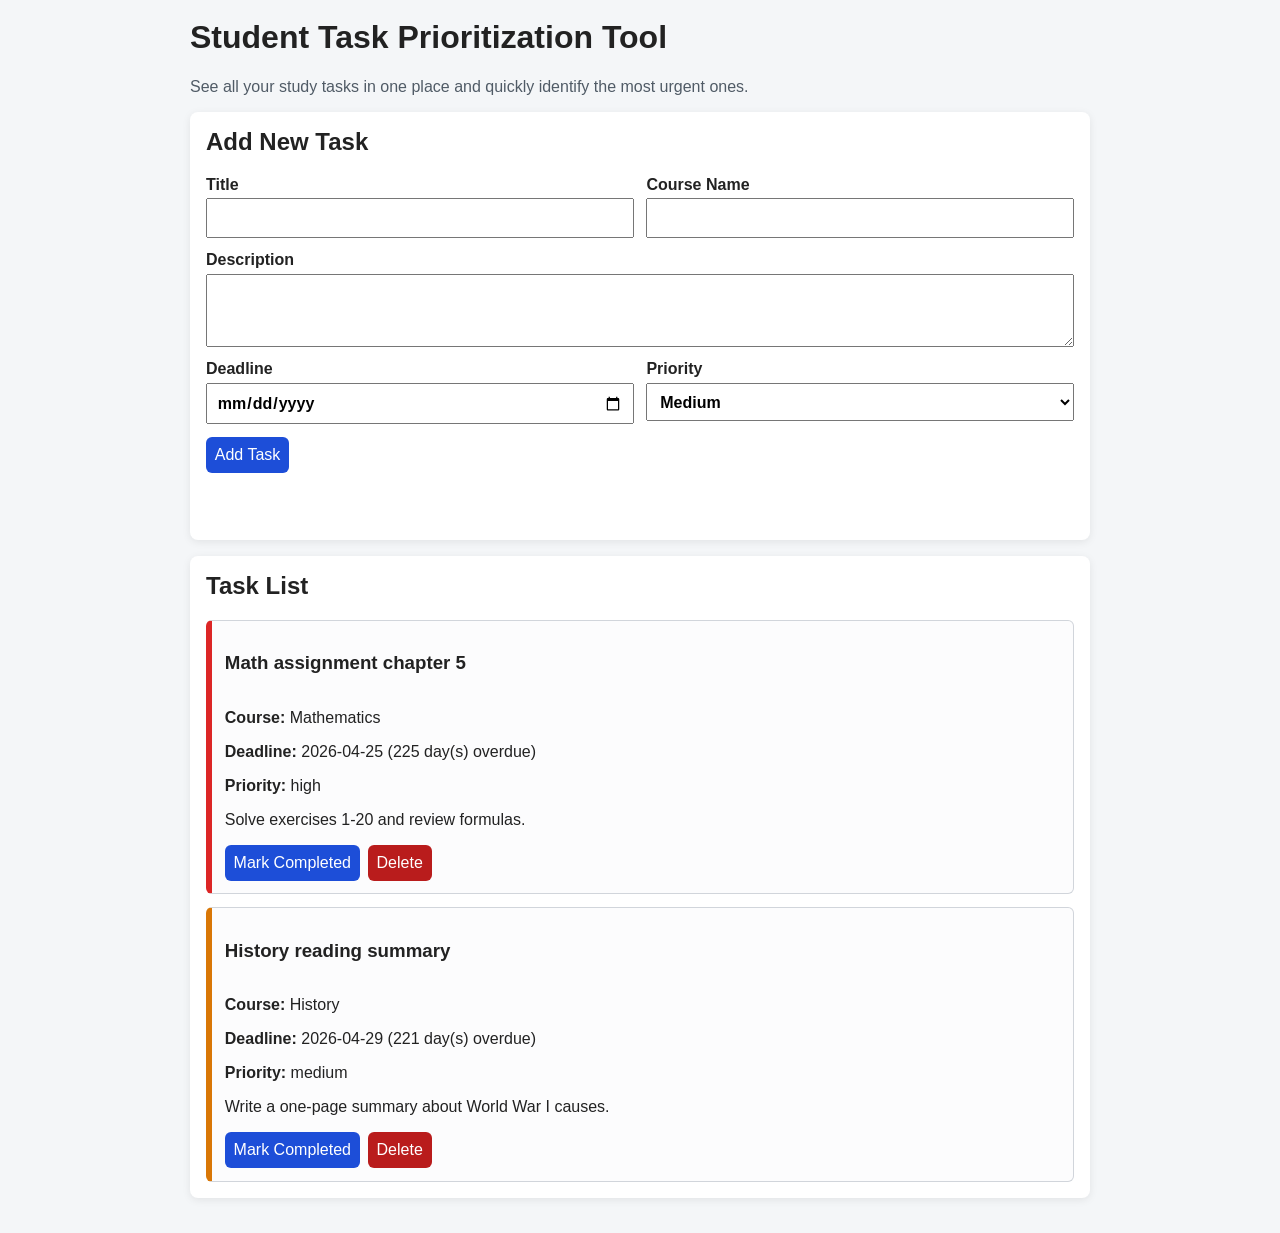
==== index.html @ d4c6214d "Convert app to pure HTML/CSS/JavaScript localStorage version" ====
<!DOCTYPE html>
<html lang="en">
  <head>
    <meta charset="UTF-8" />
    <meta name="viewport" content="width=device-width, initial-scale=1.0" />
    <title>Student Task Prioritization Tool</title>
    <link rel="stylesheet" href="static/style.css" />
  </head>
  <body>
    <main class="container">
      <h1>Student Task Prioritization Tool</h1>
      <p class="value-proposition">
        See all your study tasks in one place and quickly identify the most urgent
        ones.
      </p>

      <section class="card">
        <h2>Add New Task</h2>
        <form id="task-form">
          <div class="grid">
            <label>
              Title
              <input type="text" id="title" required />
            </label>
            <label>
              Course Name
              <input type="text" id="course" required />
            </label>
            <label class="full-width">
              Description
              <textarea id="description" rows="3" required></textarea>
            </label>
            <label>
              Deadline
              <input type="date" id="deadline" required />
            </label>
            <label>
              Priority
              <select id="priority" required>
                <option value="low">Low</option>
                <option value="medium" selected>Medium</option>
                <option value="high">High</option>
              </select>
            </label>
          </div>
          <button type="submit">Add Task</button>
        </form>
        <p id="form-message" class="message" aria-live="polite"></p>
      </section>

      <section class="card">
        <h2>Task List</h2>
        <div id="tasks" class="tasks"></div>
      </section>
    </main>

    <script src="static/script.js"></script>
  </body>
</html>
---- static/style.css ----
:root {
  color-scheme: light;
}

body {
  margin: 0;
  font-family: Arial, sans-serif;
  background: #f4f6f8;
  color: #222;
}

.container {
  max-width: 900px;
  margin: 0 auto;
  padding: 1.2rem;
}

h1,
h2 {
  margin-top: 0;
}

.value-proposition {
  margin-bottom: 1rem;
  color: #505b66;
}

.card {
  background: #fff;
  border-radius: 8px;
  padding: 1rem;
  margin-bottom: 1rem;
  box-shadow: 0 2px 8px rgba(0, 0, 0, 0.08);
}

.grid {
  display: grid;
  grid-template-columns: 1fr 1fr;
  gap: 0.8rem;
}

.full-width {
  grid-column: 1 / -1;
}

label {
  display: flex;
  flex-direction: column;
  gap: 0.3rem;
  font-weight: 600;
}

input,
select,
textarea,
button {
  font: inherit;
  padding: 0.55rem;
}

button {
  margin-top: 0.8rem;
  border: none;
  background: #1d4ed8;
  color: white;
  border-radius: 6px;
  cursor: pointer;
}

button:hover {
  background: #1e40af;
}

.message {
  min-height: 1.2rem;
}

.tasks {
  display: flex;
  flex-direction: column;
  gap: 0.8rem;
}

.task {
  border: 1px solid #d1d5db;
  border-left: 6px solid #6b7280;
  border-radius: 6px;
  padding: 0.8rem;
  background: #fcfcfd;
}

.task.priority-high {
  border-left-color: #dc2626;
}

.task.priority-medium {
  border-left-color: #d97706;
}

.task.priority-low {
  border-left-color: #059669;
}

.task.urgent {
  background: #fff3cd;
}

.task.completed {
  opacity: 0.7;
}

.task.completed .task-title {
  text-decoration: line-through;
}

.task-header {
  display: flex;
  justify-content: space-between;
  align-items: flex-start;
  gap: 0.5rem;
}

.badges {
  display: flex;
  gap: 0.4rem;
  flex-wrap: wrap;
}

.badge {
  padding: 0.15rem 0.45rem;
  border-radius: 999px;
  font-size: 0.75rem;
  font-weight: 700;
}

.badge.urgent {
  background: #dc2626;
  color: white;
}

.badge.completed {
  background: #1f2937;
  color: white;
}

.actions {
  display: flex;
  gap: 0.5rem;
  margin-top: 0.6rem;
}

.actions button {
  margin-top: 0;
}

.actions .delete {
  background: #b91c1c;
}

.actions .delete:hover {
  background: #991b1b;
}

@media (max-width: 700px) {
  .grid {
    grid-template-columns: 1fr;
  }
}
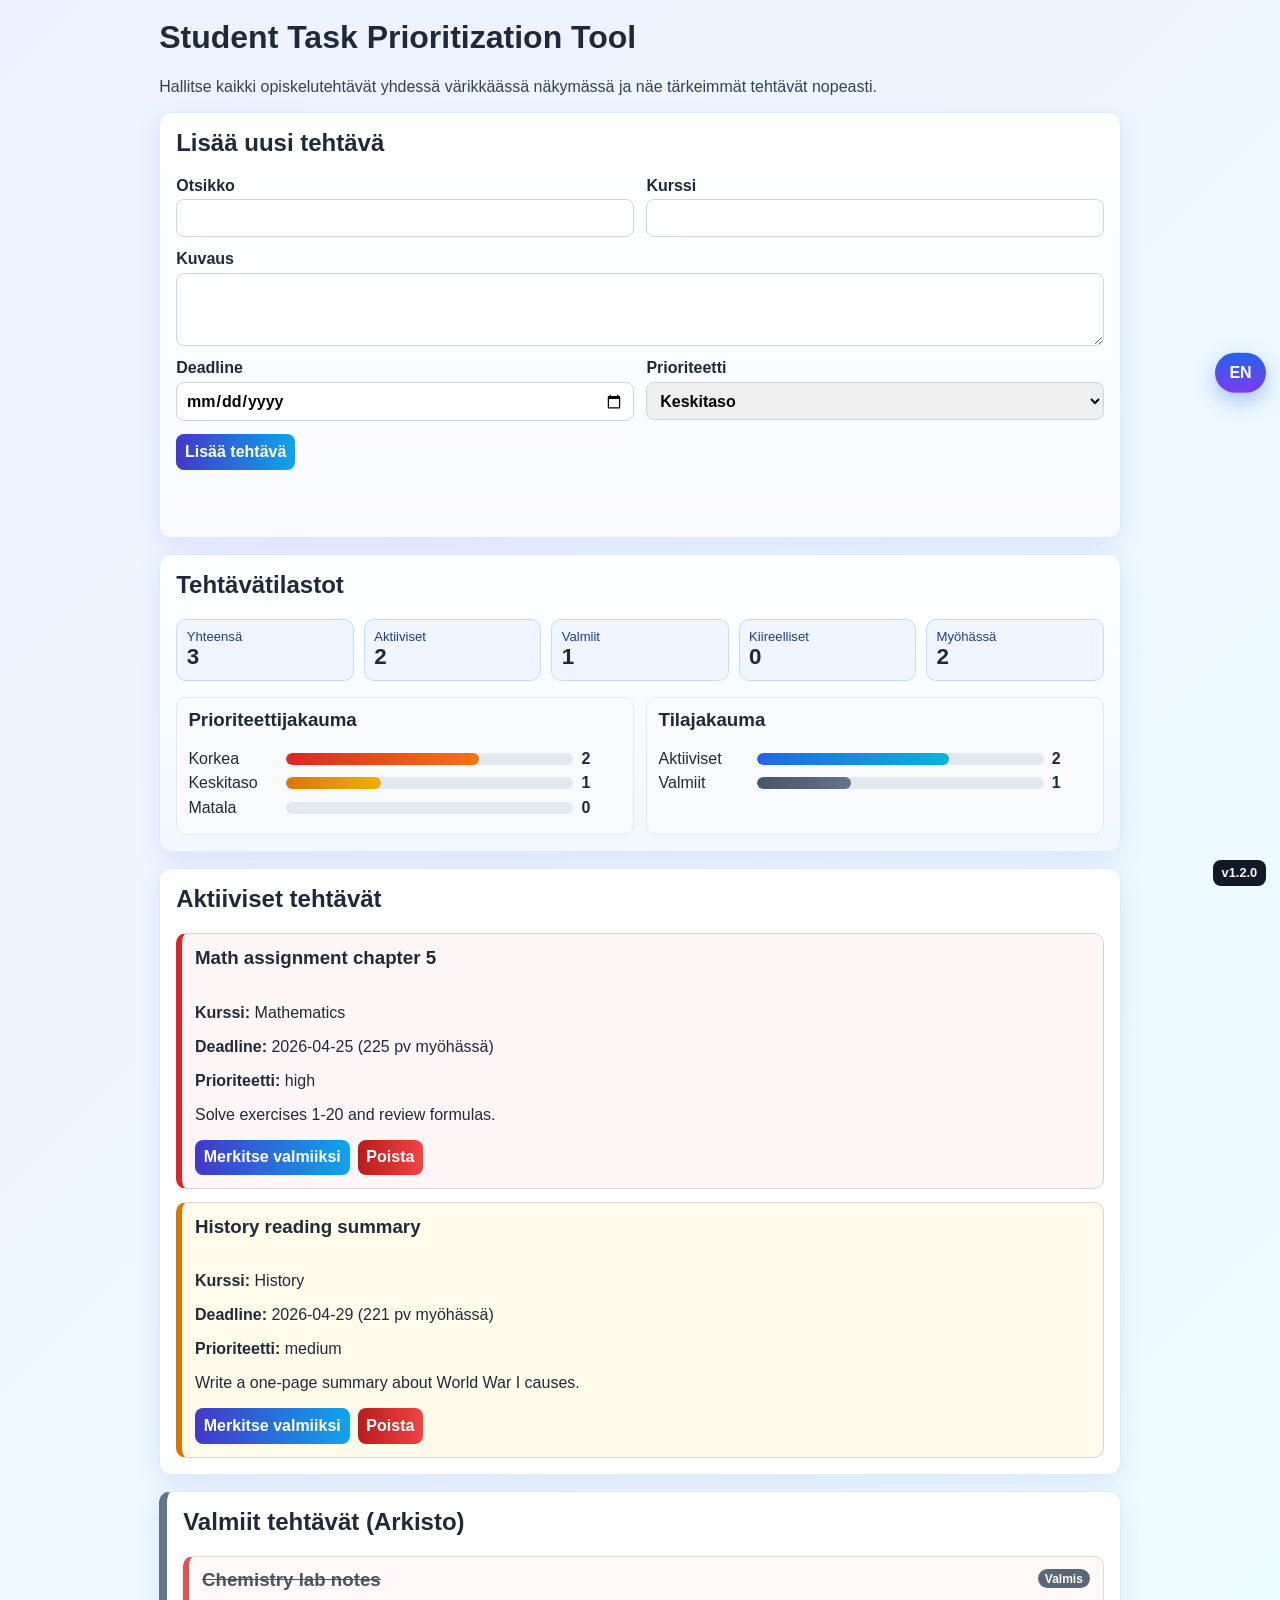
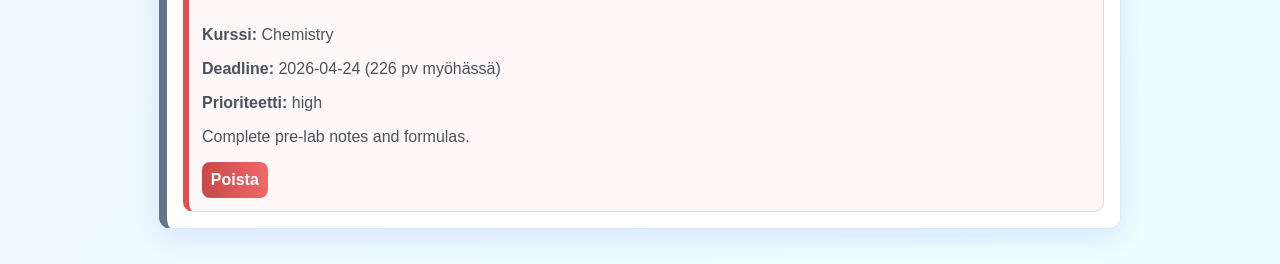
==== commit 2cebd11c: "Add FI/EN language toggle and visible app version badge" ====
--- a/index.html
+++ b/index.html
@@ -1,5 +1,5 @@
 <!DOCTYPE html>
-<html lang="en">
+<html lang="fi">
   <head>
     <meta charset="UTF-8" />
     <meta name="viewport" content="width=device-width, initial-scale=1.0" />
@@ -7,52 +7,73 @@
     <link rel="stylesheet" href="static/style.css" />
   </head>
   <body>
+    <button id="language-toggle" class="language-toggle" type="button">EN</button>
+
     <main class="container">
-      <h1>Student Task Prioritization Tool</h1>
-      <p class="value-proposition">
-        See all your study tasks in one place and quickly identify the most urgent
-        ones.
-      </p>
+      <h1 id="app-title">Student Task Prioritization Tool</h1>
+      <p id="value-proposition" class="value-proposition"></p>
 
-      <section class="card">
-        <h2>Add New Task</h2>
+      <section class="card colorful-card">
+        <h2 id="add-task-title"></h2>
         <form id="task-form">
           <div class="grid">
             <label>
-              Title
+              <span id="label-title"></span>
               <input type="text" id="title" required />
             </label>
             <label>
-              Course Name
+              <span id="label-course"></span>
               <input type="text" id="course" required />
             </label>
             <label class="full-width">
-              Description
+              <span id="label-description"></span>
               <textarea id="description" rows="3" required></textarea>
             </label>
             <label>
-              Deadline
+              <span id="label-deadline"></span>
               <input type="date" id="deadline" required />
             </label>
             <label>
-              Priority
+              <span id="label-priority"></span>
               <select id="priority" required>
-                <option value="low">Low</option>
-                <option value="medium" selected>Medium</option>
-                <option value="high">High</option>
+                <option value="low" id="opt-low"></option>
+                <option value="medium" id="opt-medium" selected></option>
+                <option value="high" id="opt-high"></option>
               </select>
             </label>
           </div>
-          <button type="submit">Add Task</button>
+          <button type="submit" id="add-task-button"></button>
         </form>
         <p id="form-message" class="message" aria-live="polite"></p>
       </section>
 
+      <section class="card stats-card">
+        <h2 id="stats-title"></h2>
+        <div id="stats" class="stats-grid"></div>
+        <div class="charts-grid">
+          <article class="mini-chart-card">
+            <h3 id="priority-distribution-title"></h3>
+            <div id="priority-chart"></div>
+          </article>
+          <article class="mini-chart-card">
+            <h3 id="status-split-title"></h3>
+            <div id="status-chart"></div>
+          </article>
+        </div>
+      </section>
+
       <section class="card">
-        <h2>Task List</h2>
-        <div id="tasks" class="tasks"></div>
+        <h2 id="active-tasks-title"></h2>
+        <div id="active-tasks" class="tasks"></div>
+      </section>
+
+      <section class="card completed-section">
+        <h2 id="completed-tasks-title"></h2>
+        <div id="completed-tasks" class="tasks"></div>
       </section>
     </main>
+
+    <div id="version-badge" class="version-badge"></div>
 
     <script src="static/script.js"></script>
   </body>
--- a/static/style.css
+++ b/static/style.css
@@ -1,168 +1,151 @@
 :root {
   color-scheme: light;
+  --bg1: #eef2ff;
+  --bg2: #ecfeff;
+  --card: #ffffff;
+  --text: #1f2937;
+}
+
+* {
+  box-sizing: border-box;
 }
 
 body {
   margin: 0;
   font-family: Arial, sans-serif;
-  background: #f4f6f8;
-  color: #222;
+  background: linear-gradient(135deg, var(--bg1), var(--bg2));
+  color: var(--text);
+}
+
+.language-toggle {
+  position: fixed;
+  right: 14px;
+  top: 40%;
+  transform: translateY(-50%);
+  z-index: 10;
+  border: none;
+  border-radius: 999px;
+  padding: 0.7rem 0.9rem;
+  color: white;
+  font-weight: 700;
+  cursor: pointer;
+  background: linear-gradient(180deg, #2563eb, #7c3aed);
+  box-shadow: 0 8px 20px rgba(37, 99, 235, 0.35);
+}
+
+.version-badge {
+  position: fixed;
+  right: 14px;
+  bottom: 14px;
+  z-index: 10;
+  font-size: 0.8rem;
+  font-weight: 700;
+  background: #111827;
+  color: #f9fafb;
+  padding: 0.35rem 0.55rem;
+  border-radius: 8px;
 }
 
 .container {
-  max-width: 900px;
+  max-width: 1000px;
   margin: 0 auto;
   padding: 1.2rem;
 }
 
 h1,
-h2 {
-  margin-top: 0;
+h2,
+h3 { margin-top: 0; }
+
+.value-proposition { margin-bottom: 1rem; color: #334155; }
+
+.card {
+  background: var(--card);
+  border-radius: 12px;
+  padding: 1rem;
+  margin-bottom: 1rem;
+  box-shadow: 0 8px 24px rgba(79, 70, 229, 0.12);
+  border: 1px solid #dbeafe;
 }
 
-.value-proposition {
-  margin-bottom: 1rem;
-  color: #505b66;
-}
+.colorful-card { background: linear-gradient(180deg, #ffffff, #f8faff); }
+.stats-card { background: linear-gradient(180deg, #ffffff, #f0f9ff); }
+.completed-section { border-left: 8px solid #64748b; }
 
-.card {
-  background: #fff;
-  border-radius: 8px;
-  padding: 1rem;
-  margin-bottom: 1rem;
-  box-shadow: 0 2px 8px rgba(0, 0, 0, 0.08);
-}
+.grid { display: grid; grid-template-columns: 1fr 1fr; gap: 0.8rem; }
+.full-width { grid-column: 1 / -1; }
 
-.grid {
-  display: grid;
-  grid-template-columns: 1fr 1fr;
-  gap: 0.8rem;
-}
+label { display: flex; flex-direction: column; gap: 0.3rem; font-weight: 600; }
 
-.full-width {
-  grid-column: 1 / -1;
-}
-
-label {
-  display: flex;
-  flex-direction: column;
-  gap: 0.3rem;
-  font-weight: 600;
-}
-
-input,
-select,
-textarea,
-button {
+input, select, textarea, button {
   font: inherit;
   padding: 0.55rem;
+  border-radius: 8px;
+  border: 1px solid #cbd5e1;
 }
 
 button {
   margin-top: 0.8rem;
   border: none;
-  background: #1d4ed8;
+  background: linear-gradient(90deg, #4338ca, #0ea5e9);
   color: white;
-  border-radius: 6px;
+  font-weight: 700;
   cursor: pointer;
 }
 
-button:hover {
-  background: #1e40af;
+button:hover { opacity: 0.95; }
+.message { min-height: 1.2rem; }
+
+.stats-grid {
+  display: grid;
+  grid-template-columns: repeat(5, minmax(120px, 1fr));
+  gap: 0.6rem;
+  margin-bottom: 1rem;
 }
 
-.message {
-  min-height: 1.2rem;
+.stat-item { background: #eff6ff; border: 1px solid #bfdbfe; border-radius: 10px; padding: 0.6rem; }
+.stat-label { font-size: 0.82rem; color: #1e3a8a; }
+.stat-value { font-size: 1.4rem; font-weight: 700; }
+
+.charts-grid { display: grid; grid-template-columns: 1fr 1fr; gap: 0.8rem; }
+.mini-chart-card { background: #f8fafc; border-radius: 10px; border: 1px solid #e2e8f0; padding: 0.7rem; }
+
+.bar-row {
+  display: grid;
+  grid-template-columns: 90px 1fr 40px;
+  align-items: center;
+  gap: 0.5rem;
+  margin: 0.4rem 0;
 }
 
-.tasks {
-  display: flex;
-  flex-direction: column;
-  gap: 0.8rem;
+.bar-track { background: #e2e8f0; border-radius: 999px; height: 12px; overflow: hidden; }
+.bar-fill { height: 100%; border-radius: inherit; }
+.fill-high { background: linear-gradient(90deg, #dc2626, #f97316); }
+.fill-medium { background: linear-gradient(90deg, #d97706, #eab308); }
+.fill-low { background: linear-gradient(90deg, #059669, #10b981); }
+.fill-active { background: linear-gradient(90deg, #2563eb, #06b6d4); }
+.fill-completed { background: linear-gradient(90deg, #475569, #64748b); }
+
+.tasks { display: flex; flex-direction: column; gap: 0.8rem; }
+.task { border: 1px solid #d1d5db; border-left: 6px solid #6b7280; border-radius: 10px; padding: 0.8rem; background: #fcfcfd; }
+.task.priority-high { border-left-color: #dc2626; background: #fff7f7; }
+.task.priority-medium { border-left-color: #d97706; background: #fffbeb; }
+.task.priority-low { border-left-color: #059669; background: #f0fdf4; }
+.task.urgent { box-shadow: 0 0 0 2px #fecaca inset; }
+.task.completed { opacity: 0.8; }
+.task.completed .task-title { text-decoration: line-through; }
+
+.task-header { display: flex; justify-content: space-between; align-items: flex-start; gap: 0.5rem; }
+.badges { display: flex; gap: 0.4rem; flex-wrap: wrap; }
+.badge { padding: 0.15rem 0.45rem; border-radius: 999px; font-size: 0.75rem; font-weight: 700; }
+.badge.urgent { background: #dc2626; color: white; }
+.badge.completed { background: #334155; color: white; }
+
+.actions { display: flex; gap: 0.5rem; margin-top: 0.6rem; }
+.actions button { margin-top: 0; }
+.actions .delete { background: linear-gradient(90deg, #b91c1c, #ef4444); }
+
+@media (max-width: 850px) {
+  .grid, .charts-grid { grid-template-columns: 1fr; }
+  .stats-grid { grid-template-columns: repeat(2, minmax(120px, 1fr)); }
+  .language-toggle { top: auto; bottom: 60px; transform: none; }
 }
-
-.task {
-  border: 1px solid #d1d5db;
-  border-left: 6px solid #6b7280;
-  border-radius: 6px;
-  padding: 0.8rem;
-  background: #fcfcfd;
-}
-
-.task.priority-high {
-  border-left-color: #dc2626;
-}
-
-.task.priority-medium {
-  border-left-color: #d97706;
-}
-
-.task.priority-low {
-  border-left-color: #059669;
-}
-
-.task.urgent {
-  background: #fff3cd;
-}
-
-.task.completed {
-  opacity: 0.7;
-}
-
-.task.completed .task-title {
-  text-decoration: line-through;
-}
-
-.task-header {
-  display: flex;
-  justify-content: space-between;
-  align-items: flex-start;
-  gap: 0.5rem;
-}
-
-.badges {
-  display: flex;
-  gap: 0.4rem;
-  flex-wrap: wrap;
-}
-
-.badge {
-  padding: 0.15rem 0.45rem;
-  border-radius: 999px;
-  font-size: 0.75rem;
-  font-weight: 700;
-}
-
-.badge.urgent {
-  background: #dc2626;
-  color: white;
-}
-
-.badge.completed {
-  background: #1f2937;
-  color: white;
-}
-
-.actions {
-  display: flex;
-  gap: 0.5rem;
-  margin-top: 0.6rem;
-}
-
-.actions button {
-  margin-top: 0;
-}
-
-.actions .delete {
-  background: #b91c1c;
-}
-
-.actions .delete:hover {
-  background: #991b1b;
-}
-
-@media (max-width: 700px) {
-  .grid {
-    grid-template-columns: 1fr;
-  }
-}
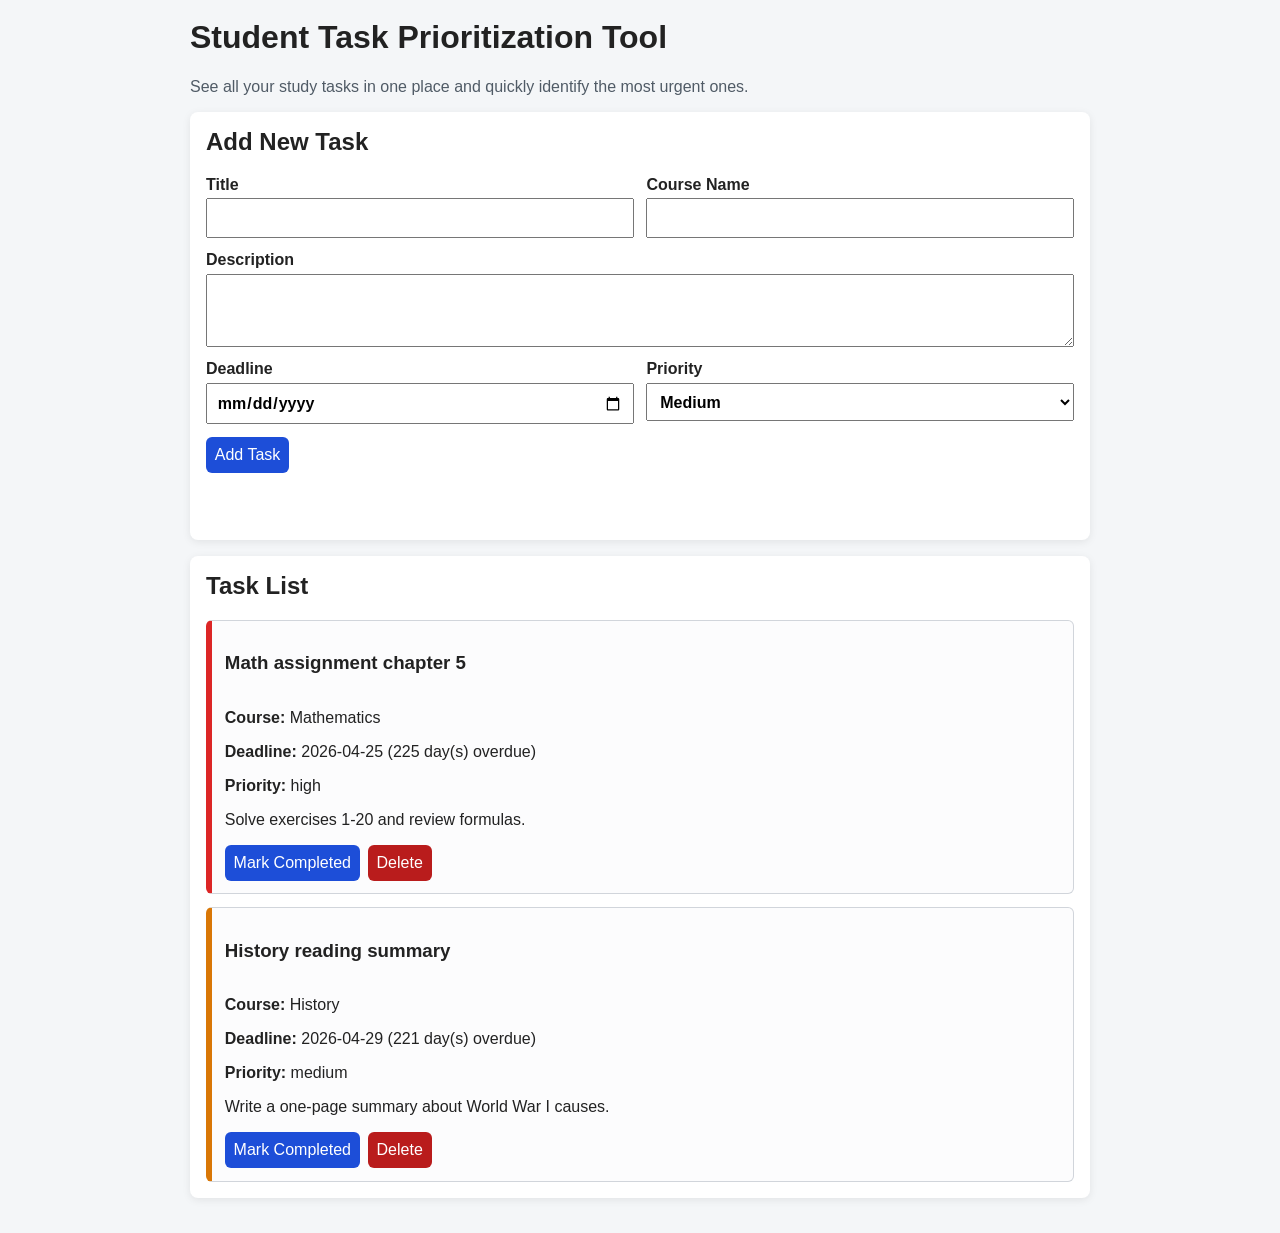
==== commit 3b6b2794: "Revert "Add Student Task Prioritization Tool (HTML/JS/CSS) with i18n, stats and localStorage"" ====
--- a/index.html
+++ b/index.html
@@ -1,5 +1,5 @@
 <!DOCTYPE html>
-<html lang="fi">
+<html lang="en">
   <head>
     <meta charset="UTF-8" />
     <meta name="viewport" content="width=device-width, initial-scale=1.0" />
@@ -7,73 +7,52 @@
     <link rel="stylesheet" href="static/style.css" />
   </head>
   <body>
-    <button id="language-toggle" class="language-toggle" type="button">EN</button>
+    <main class="container">
+      <h1>Student Task Prioritization Tool</h1>
+      <p class="value-proposition">
+        See all your study tasks in one place and quickly identify the most urgent
+        ones.
+      </p>
 
-    <main class="container">
-      <h1 id="app-title">Student Task Prioritization Tool</h1>
-      <p id="value-proposition" class="value-proposition"></p>
-
-      <section class="card colorful-card">
-        <h2 id="add-task-title"></h2>
+      <section class="card">
+        <h2>Add New Task</h2>
         <form id="task-form">
           <div class="grid">
             <label>
-              <span id="label-title"></span>
+              Title
               <input type="text" id="title" required />
             </label>
             <label>
-              <span id="label-course"></span>
+              Course Name
               <input type="text" id="course" required />
             </label>
             <label class="full-width">
-              <span id="label-description"></span>
+              Description
               <textarea id="description" rows="3" required></textarea>
             </label>
             <label>
-              <span id="label-deadline"></span>
+              Deadline
               <input type="date" id="deadline" required />
             </label>
             <label>
-              <span id="label-priority"></span>
+              Priority
               <select id="priority" required>
-                <option value="low" id="opt-low"></option>
-                <option value="medium" id="opt-medium" selected></option>
-                <option value="high" id="opt-high"></option>
+                <option value="low">Low</option>
+                <option value="medium" selected>Medium</option>
+                <option value="high">High</option>
               </select>
             </label>
           </div>
-          <button type="submit" id="add-task-button"></button>
+          <button type="submit">Add Task</button>
         </form>
         <p id="form-message" class="message" aria-live="polite"></p>
       </section>
 
-      <section class="card stats-card">
-        <h2 id="stats-title"></h2>
-        <div id="stats" class="stats-grid"></div>
-        <div class="charts-grid">
-          <article class="mini-chart-card">
-            <h3 id="priority-distribution-title"></h3>
-            <div id="priority-chart"></div>
-          </article>
-          <article class="mini-chart-card">
-            <h3 id="status-split-title"></h3>
-            <div id="status-chart"></div>
-          </article>
-        </div>
-      </section>
-
       <section class="card">
-        <h2 id="active-tasks-title"></h2>
-        <div id="active-tasks" class="tasks"></div>
-      </section>
-
-      <section class="card completed-section">
-        <h2 id="completed-tasks-title"></h2>
-        <div id="completed-tasks" class="tasks"></div>
+        <h2>Task List</h2>
+        <div id="tasks" class="tasks"></div>
       </section>
     </main>
-
-    <div id="version-badge" class="version-badge"></div>
 
     <script src="static/script.js"></script>
   </body>
--- a/static/style.css
+++ b/static/style.css
@@ -1,151 +1,168 @@
 :root {
   color-scheme: light;
-  --bg1: #eef2ff;
-  --bg2: #ecfeff;
-  --card: #ffffff;
-  --text: #1f2937;
-}
-
-* {
-  box-sizing: border-box;
 }
 
 body {
   margin: 0;
   font-family: Arial, sans-serif;
-  background: linear-gradient(135deg, var(--bg1), var(--bg2));
-  color: var(--text);
-}
-
-.language-toggle {
-  position: fixed;
-  right: 14px;
-  top: 40%;
-  transform: translateY(-50%);
-  z-index: 10;
-  border: none;
-  border-radius: 999px;
-  padding: 0.7rem 0.9rem;
-  color: white;
-  font-weight: 700;
-  cursor: pointer;
-  background: linear-gradient(180deg, #2563eb, #7c3aed);
-  box-shadow: 0 8px 20px rgba(37, 99, 235, 0.35);
-}
-
-.version-badge {
-  position: fixed;
-  right: 14px;
-  bottom: 14px;
-  z-index: 10;
-  font-size: 0.8rem;
-  font-weight: 700;
-  background: #111827;
-  color: #f9fafb;
-  padding: 0.35rem 0.55rem;
-  border-radius: 8px;
+  background: #f4f6f8;
+  color: #222;
 }
 
 .container {
-  max-width: 1000px;
+  max-width: 900px;
   margin: 0 auto;
   padding: 1.2rem;
 }
 
 h1,
-h2,
-h3 { margin-top: 0; }
+h2 {
+  margin-top: 0;
+}
 
-.value-proposition { margin-bottom: 1rem; color: #334155; }
+.value-proposition {
+  margin-bottom: 1rem;
+  color: #505b66;
+}
 
 .card {
-  background: var(--card);
-  border-radius: 12px;
+  background: #fff;
+  border-radius: 8px;
   padding: 1rem;
   margin-bottom: 1rem;
-  box-shadow: 0 8px 24px rgba(79, 70, 229, 0.12);
-  border: 1px solid #dbeafe;
+  box-shadow: 0 2px 8px rgba(0, 0, 0, 0.08);
 }
 
-.colorful-card { background: linear-gradient(180deg, #ffffff, #f8faff); }
-.stats-card { background: linear-gradient(180deg, #ffffff, #f0f9ff); }
-.completed-section { border-left: 8px solid #64748b; }
+.grid {
+  display: grid;
+  grid-template-columns: 1fr 1fr;
+  gap: 0.8rem;
+}
 
-.grid { display: grid; grid-template-columns: 1fr 1fr; gap: 0.8rem; }
-.full-width { grid-column: 1 / -1; }
+.full-width {
+  grid-column: 1 / -1;
+}
 
-label { display: flex; flex-direction: column; gap: 0.3rem; font-weight: 600; }
+label {
+  display: flex;
+  flex-direction: column;
+  gap: 0.3rem;
+  font-weight: 600;
+}
 
-input, select, textarea, button {
+input,
+select,
+textarea,
+button {
   font: inherit;
   padding: 0.55rem;
-  border-radius: 8px;
-  border: 1px solid #cbd5e1;
 }
 
 button {
   margin-top: 0.8rem;
   border: none;
-  background: linear-gradient(90deg, #4338ca, #0ea5e9);
+  background: #1d4ed8;
   color: white;
-  font-weight: 700;
+  border-radius: 6px;
   cursor: pointer;
 }
 
-button:hover { opacity: 0.95; }
-.message { min-height: 1.2rem; }
-
-.stats-grid {
-  display: grid;
-  grid-template-columns: repeat(5, minmax(120px, 1fr));
-  gap: 0.6rem;
-  margin-bottom: 1rem;
+button:hover {
+  background: #1e40af;
 }
 
-.stat-item { background: #eff6ff; border: 1px solid #bfdbfe; border-radius: 10px; padding: 0.6rem; }
-.stat-label { font-size: 0.82rem; color: #1e3a8a; }
-.stat-value { font-size: 1.4rem; font-weight: 700; }
-
-.charts-grid { display: grid; grid-template-columns: 1fr 1fr; gap: 0.8rem; }
-.mini-chart-card { background: #f8fafc; border-radius: 10px; border: 1px solid #e2e8f0; padding: 0.7rem; }
-
-.bar-row {
-  display: grid;
-  grid-template-columns: 90px 1fr 40px;
-  align-items: center;
-  gap: 0.5rem;
-  margin: 0.4rem 0;
+.message {
+  min-height: 1.2rem;
 }
 
-.bar-track { background: #e2e8f0; border-radius: 999px; height: 12px; overflow: hidden; }
-.bar-fill { height: 100%; border-radius: inherit; }
-.fill-high { background: linear-gradient(90deg, #dc2626, #f97316); }
-.fill-medium { background: linear-gradient(90deg, #d97706, #eab308); }
-.fill-low { background: linear-gradient(90deg, #059669, #10b981); }
-.fill-active { background: linear-gradient(90deg, #2563eb, #06b6d4); }
-.fill-completed { background: linear-gradient(90deg, #475569, #64748b); }
+.tasks {
+  display: flex;
+  flex-direction: column;
+  gap: 0.8rem;
+}
 
-.tasks { display: flex; flex-direction: column; gap: 0.8rem; }
-.task { border: 1px solid #d1d5db; border-left: 6px solid #6b7280; border-radius: 10px; padding: 0.8rem; background: #fcfcfd; }
-.task.priority-high { border-left-color: #dc2626; background: #fff7f7; }
-.task.priority-medium { border-left-color: #d97706; background: #fffbeb; }
-.task.priority-low { border-left-color: #059669; background: #f0fdf4; }
-.task.urgent { box-shadow: 0 0 0 2px #fecaca inset; }
-.task.completed { opacity: 0.8; }
-.task.completed .task-title { text-decoration: line-through; }
+.task {
+  border: 1px solid #d1d5db;
+  border-left: 6px solid #6b7280;
+  border-radius: 6px;
+  padding: 0.8rem;
+  background: #fcfcfd;
+}
 
-.task-header { display: flex; justify-content: space-between; align-items: flex-start; gap: 0.5rem; }
-.badges { display: flex; gap: 0.4rem; flex-wrap: wrap; }
-.badge { padding: 0.15rem 0.45rem; border-radius: 999px; font-size: 0.75rem; font-weight: 700; }
-.badge.urgent { background: #dc2626; color: white; }
-.badge.completed { background: #334155; color: white; }
+.task.priority-high {
+  border-left-color: #dc2626;
+}
 
-.actions { display: flex; gap: 0.5rem; margin-top: 0.6rem; }
-.actions button { margin-top: 0; }
-.actions .delete { background: linear-gradient(90deg, #b91c1c, #ef4444); }
+.task.priority-medium {
+  border-left-color: #d97706;
+}
 
-@media (max-width: 850px) {
-  .grid, .charts-grid { grid-template-columns: 1fr; }
-  .stats-grid { grid-template-columns: repeat(2, minmax(120px, 1fr)); }
-  .language-toggle { top: auto; bottom: 60px; transform: none; }
+.task.priority-low {
+  border-left-color: #059669;
 }
+
+.task.urgent {
+  background: #fff3cd;
+}
+
+.task.completed {
+  opacity: 0.7;
+}
+
+.task.completed .task-title {
+  text-decoration: line-through;
+}
+
+.task-header {
+  display: flex;
+  justify-content: space-between;
+  align-items: flex-start;
+  gap: 0.5rem;
+}
+
+.badges {
+  display: flex;
+  gap: 0.4rem;
+  flex-wrap: wrap;
+}
+
+.badge {
+  padding: 0.15rem 0.45rem;
+  border-radius: 999px;
+  font-size: 0.75rem;
+  font-weight: 700;
+}
+
+.badge.urgent {
+  background: #dc2626;
+  color: white;
+}
+
+.badge.completed {
+  background: #1f2937;
+  color: white;
+}
+
+.actions {
+  display: flex;
+  gap: 0.5rem;
+  margin-top: 0.6rem;
+}
+
+.actions button {
+  margin-top: 0;
+}
+
+.actions .delete {
+  background: #b91c1c;
+}
+
+.actions .delete:hover {
+  background: #991b1b;
+}
+
+@media (max-width: 700px) {
+  .grid {
+    grid-template-columns: 1fr;
+  }
+}
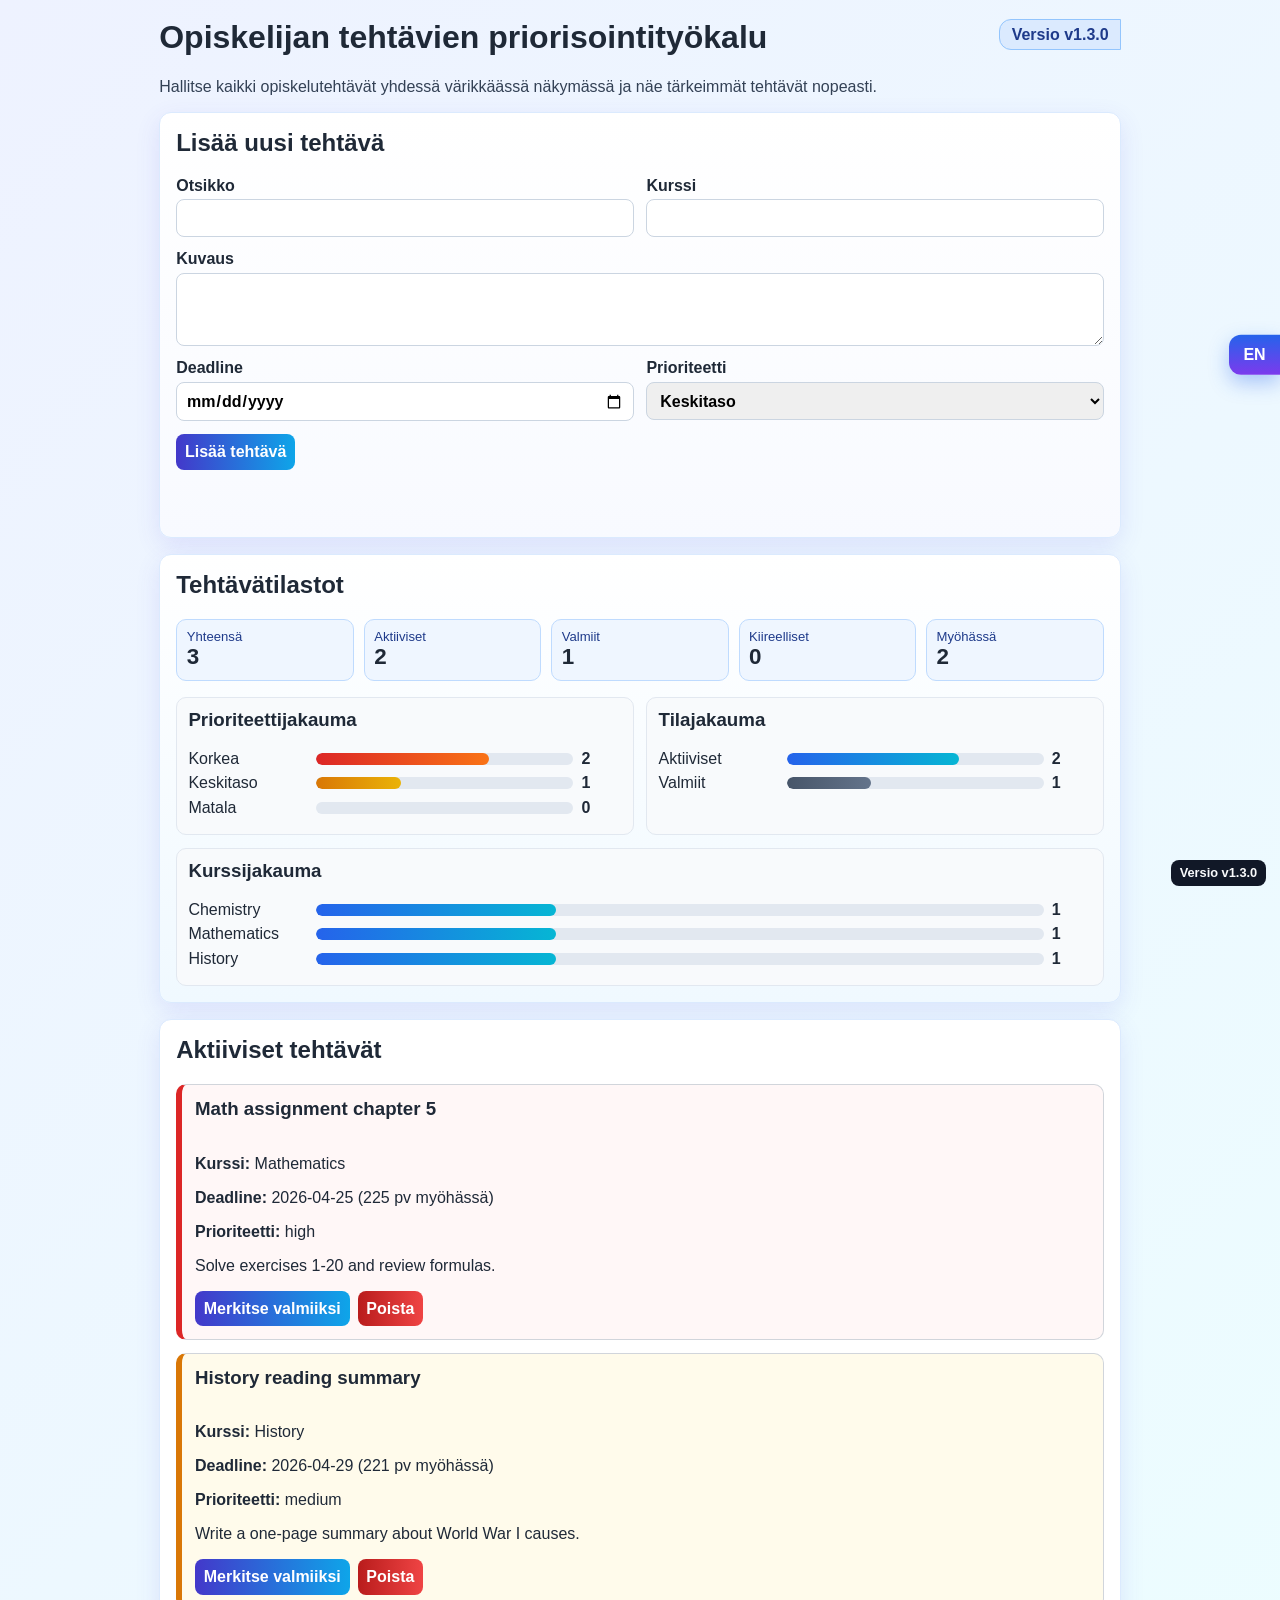
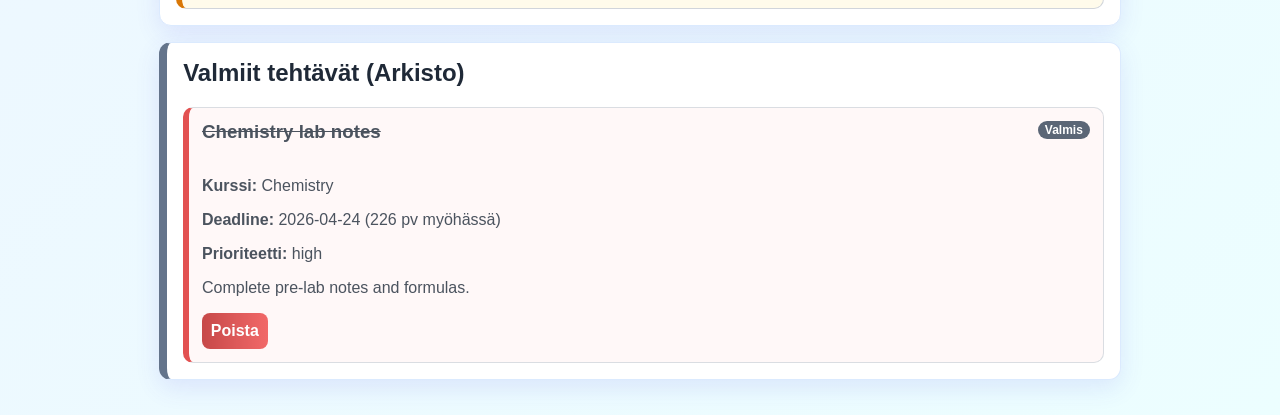
==== commit 6f303566: "Enhance UI with side language switch, version display, and extra charts" ====
--- a/index.html
+++ b/index.html
@@ -1,5 +1,5 @@
 <!DOCTYPE html>
-<html lang="en">
+<html lang="fi">
   <head>
     <meta charset="UTF-8" />
     <meta name="viewport" content="width=device-width, initial-scale=1.0" />
@@ -7,53 +7,70 @@
     <link rel="stylesheet" href="static/style.css" />
   </head>
   <body>
+    <button id="language-toggle" class="language-toggle" type="button">EN</button>
+
     <main class="container">
-      <h1>Student Task Prioritization Tool</h1>
-      <p class="value-proposition">
-        See all your study tasks in one place and quickly identify the most urgent
-        ones.
-      </p>
+      <header class="top-header">
+        <div>
+          <h1 id="app-title"></h1>
+          <p id="value-proposition" class="value-proposition"></p>
+        </div>
+        <span id="version-inline" class="version-inline"></span>
+      </header>
 
-      <section class="card">
-        <h2>Add New Task</h2>
+      <section class="card colorful-card">
+        <h2 id="add-task-title"></h2>
         <form id="task-form">
           <div class="grid">
+            <label><span id="label-title"></span><input type="text" id="title" required /></label>
+            <label><span id="label-course"></span><input type="text" id="course" required /></label>
+            <label class="full-width"><span id="label-description"></span><textarea id="description" rows="3" required></textarea></label>
+            <label><span id="label-deadline"></span><input type="date" id="deadline" required /></label>
             <label>
-              Title
-              <input type="text" id="title" required />
-            </label>
-            <label>
-              Course Name
-              <input type="text" id="course" required />
-            </label>
-            <label class="full-width">
-              Description
-              <textarea id="description" rows="3" required></textarea>
-            </label>
-            <label>
-              Deadline
-              <input type="date" id="deadline" required />
-            </label>
-            <label>
-              Priority
+              <span id="label-priority"></span>
               <select id="priority" required>
-                <option value="low">Low</option>
-                <option value="medium" selected>Medium</option>
-                <option value="high">High</option>
+                <option value="low" id="opt-low"></option>
+                <option value="medium" id="opt-medium" selected></option>
+                <option value="high" id="opt-high"></option>
               </select>
             </label>
           </div>
-          <button type="submit">Add Task</button>
+          <button type="submit" id="add-task-button"></button>
         </form>
         <p id="form-message" class="message" aria-live="polite"></p>
       </section>
 
+      <section class="card stats-card">
+        <h2 id="stats-title"></h2>
+        <div id="stats" class="stats-grid"></div>
+        <div class="charts-grid">
+          <article class="mini-chart-card">
+            <h3 id="priority-distribution-title"></h3>
+            <div id="priority-chart"></div>
+          </article>
+          <article class="mini-chart-card">
+            <h3 id="status-split-title"></h3>
+            <div id="status-chart"></div>
+          </article>
+          <article class="mini-chart-card full-chart">
+            <h3 id="course-distribution-title"></h3>
+            <div id="course-chart"></div>
+          </article>
+        </div>
+      </section>
+
       <section class="card">
-        <h2>Task List</h2>
-        <div id="tasks" class="tasks"></div>
+        <h2 id="active-tasks-title"></h2>
+        <div id="active-tasks" class="tasks"></div>
+      </section>
+
+      <section class="card completed-section">
+        <h2 id="completed-tasks-title"></h2>
+        <div id="completed-tasks" class="tasks"></div>
       </section>
     </main>
 
+    <div id="version-badge" class="version-badge"></div>
     <script src="static/script.js"></script>
   </body>
 </html>
--- a/static/style.css
+++ b/static/style.css
@@ -1,168 +1,171 @@
 :root {
   color-scheme: light;
+  --bg1: #eef2ff;
+  --bg2: #ecfeff;
+  --card: #ffffff;
+  --text: #1f2937;
+}
+
+* {
+  box-sizing: border-box;
 }
 
 body {
   margin: 0;
   font-family: Arial, sans-serif;
-  background: #f4f6f8;
-  color: #222;
+  background: linear-gradient(135deg, var(--bg1), var(--bg2));
+  color: var(--text);
+}
+
+.language-toggle {
+  position: fixed;
+  right: 0;
+  top: 38%;
+  transform: translateY(-50%);
+  z-index: 10;
+  border: none;
+  border-radius: 12px 0 0 12px;
+  padding: 0.7rem 0.9rem;
+  color: white;
+  font-weight: 700;
+  cursor: pointer;
+  background: linear-gradient(180deg, #2563eb, #7c3aed);
+  box-shadow: 0 8px 20px rgba(37, 99, 235, 0.35);
+}
+
+.version-badge {
+  position: fixed;
+  right: 14px;
+  bottom: 14px;
+  z-index: 10;
+  font-size: 0.8rem;
+  font-weight: 700;
+  background: #111827;
+  color: #f9fafb;
+  padding: 0.35rem 0.55rem;
+  border-radius: 8px;
 }
 
 .container {
-  max-width: 900px;
+  max-width: 1000px;
   margin: 0 auto;
   padding: 1.2rem;
 }
 
-h1,
-h2 {
-  margin-top: 0;
-}
 
-.value-proposition {
-  margin-bottom: 1rem;
-  color: #505b66;
-}
-
-.card {
-  background: #fff;
-  border-radius: 8px;
-  padding: 1rem;
-  margin-bottom: 1rem;
-  box-shadow: 0 2px 8px rgba(0, 0, 0, 0.08);
-}
-
-.grid {
-  display: grid;
-  grid-template-columns: 1fr 1fr;
+.top-header {
+  display: flex;
+  justify-content: space-between;
+  align-items: start;
   gap: 0.8rem;
 }
 
-.full-width {
-  grid-column: 1 / -1;
+.version-inline {
+  display: inline-block;
+  background: #dbeafe;
+  color: #1e3a8a;
+  border: 1px solid #93c5fd;
+  border-radius: 12px 0 0 12px;
+  padding: 0.35rem 0.7rem;
+  font-weight: 700;
+  white-space: nowrap;
+}
+h1,
+h2,
+h3 { margin-top: 0; }
+
+.value-proposition { margin-bottom: 1rem; color: #334155; }
+
+.card {
+  background: var(--card);
+  border-radius: 12px;
+  padding: 1rem;
+  margin-bottom: 1rem;
+  box-shadow: 0 8px 24px rgba(79, 70, 229, 0.12);
+  border: 1px solid #dbeafe;
 }
 
-label {
-  display: flex;
-  flex-direction: column;
-  gap: 0.3rem;
-  font-weight: 600;
-}
+.colorful-card { background: linear-gradient(180deg, #ffffff, #f8faff); }
+.stats-card { background: linear-gradient(180deg, #ffffff, #f0f9ff); }
+.completed-section { border-left: 8px solid #64748b; }
 
-input,
-select,
-textarea,
-button {
+.grid { display: grid; grid-template-columns: 1fr 1fr; gap: 0.8rem; }
+.full-width { grid-column: 1 / -1; }
+
+label { display: flex; flex-direction: column; gap: 0.3rem; font-weight: 600; }
+
+input, select, textarea, button {
   font: inherit;
   padding: 0.55rem;
+  border-radius: 8px;
+  border: 1px solid #cbd5e1;
 }
 
 button {
   margin-top: 0.8rem;
   border: none;
-  background: #1d4ed8;
+  background: linear-gradient(90deg, #4338ca, #0ea5e9);
   color: white;
-  border-radius: 6px;
+  font-weight: 700;
   cursor: pointer;
 }
 
-button:hover {
-  background: #1e40af;
+button:hover { opacity: 0.95; }
+.message { min-height: 1.2rem; }
+
+.stats-grid {
+  display: grid;
+  grid-template-columns: repeat(5, minmax(120px, 1fr));
+  gap: 0.6rem;
+  margin-bottom: 1rem;
 }
 
-.message {
-  min-height: 1.2rem;
+.stat-item { background: #eff6ff; border: 1px solid #bfdbfe; border-radius: 10px; padding: 0.6rem; }
+.stat-label { font-size: 0.82rem; color: #1e3a8a; }
+.stat-value { font-size: 1.4rem; font-weight: 700; }
+
+.charts-grid { display: grid; grid-template-columns: 1fr 1fr; gap: 0.8rem; }
+.full-chart { grid-column: 1 / -1; }
+.mini-chart-card { background: #f8fafc; border-radius: 10px; border: 1px solid #e2e8f0; padding: 0.7rem; }
+
+.bar-row {
+  display: grid;
+  grid-template-columns: 120px 1fr 40px;
+  align-items: center;
+  gap: 0.5rem;
+  margin: 0.4rem 0;
 }
 
-.tasks {
-  display: flex;
-  flex-direction: column;
-  gap: 0.8rem;
+.bar-track { background: #e2e8f0; border-radius: 999px; height: 12px; overflow: hidden; }
+.bar-fill { height: 100%; border-radius: inherit; }
+.fill-high { background: linear-gradient(90deg, #dc2626, #f97316); }
+.fill-medium { background: linear-gradient(90deg, #d97706, #eab308); }
+.fill-low { background: linear-gradient(90deg, #059669, #10b981); }
+.fill-active { background: linear-gradient(90deg, #2563eb, #06b6d4); }
+.fill-completed { background: linear-gradient(90deg, #475569, #64748b); }
+
+.tasks { display: flex; flex-direction: column; gap: 0.8rem; }
+.task { border: 1px solid #d1d5db; border-left: 6px solid #6b7280; border-radius: 10px; padding: 0.8rem; background: #fcfcfd; }
+.task.priority-high { border-left-color: #dc2626; background: #fff7f7; }
+.task.priority-medium { border-left-color: #d97706; background: #fffbeb; }
+.task.priority-low { border-left-color: #059669; background: #f0fdf4; }
+.task.urgent { box-shadow: 0 0 0 2px #fecaca inset; }
+.task.completed { opacity: 0.8; }
+.task.completed .task-title { text-decoration: line-through; }
+
+.task-header { display: flex; justify-content: space-between; align-items: flex-start; gap: 0.5rem; }
+.badges { display: flex; gap: 0.4rem; flex-wrap: wrap; }
+.badge { padding: 0.15rem 0.45rem; border-radius: 999px; font-size: 0.75rem; font-weight: 700; }
+.badge.urgent { background: #dc2626; color: white; }
+.badge.completed { background: #334155; color: white; }
+
+.actions { display: flex; gap: 0.5rem; margin-top: 0.6rem; }
+.actions button { margin-top: 0; }
+.actions .delete { background: linear-gradient(90deg, #b91c1c, #ef4444); }
+
+@media (max-width: 850px) {
+  .top-header { flex-direction: column; }
+  .grid, .charts-grid { grid-template-columns: 1fr; }
+  .stats-grid { grid-template-columns: repeat(2, minmax(120px, 1fr)); }
+  .language-toggle { top: auto; bottom: 60px; transform: none; }
 }
-
-.task {
-  border: 1px solid #d1d5db;
-  border-left: 6px solid #6b7280;
-  border-radius: 6px;
-  padding: 0.8rem;
-  background: #fcfcfd;
-}
-
-.task.priority-high {
-  border-left-color: #dc2626;
-}
-
-.task.priority-medium {
-  border-left-color: #d97706;
-}
-
-.task.priority-low {
-  border-left-color: #059669;
-}
-
-.task.urgent {
-  background: #fff3cd;
-}
-
-.task.completed {
-  opacity: 0.7;
-}
-
-.task.completed .task-title {
-  text-decoration: line-through;
-}
-
-.task-header {
-  display: flex;
-  justify-content: space-between;
-  align-items: flex-start;
-  gap: 0.5rem;
-}
-
-.badges {
-  display: flex;
-  gap: 0.4rem;
-  flex-wrap: wrap;
-}
-
-.badge {
-  padding: 0.15rem 0.45rem;
-  border-radius: 999px;
-  font-size: 0.75rem;
-  font-weight: 700;
-}
-
-.badge.urgent {
-  background: #dc2626;
-  color: white;
-}
-
-.badge.completed {
-  background: #1f2937;
-  color: white;
-}
-
-.actions {
-  display: flex;
-  gap: 0.5rem;
-  margin-top: 0.6rem;
-}
-
-.actions button {
-  margin-top: 0;
-}
-
-.actions .delete {
-  background: #b91c1c;
-}
-
-.actions .delete:hover {
-  background: #991b1b;
-}
-
-@media (max-width: 700px) {
-  .grid {
-    grid-template-columns: 1fr;
-  }
-}
